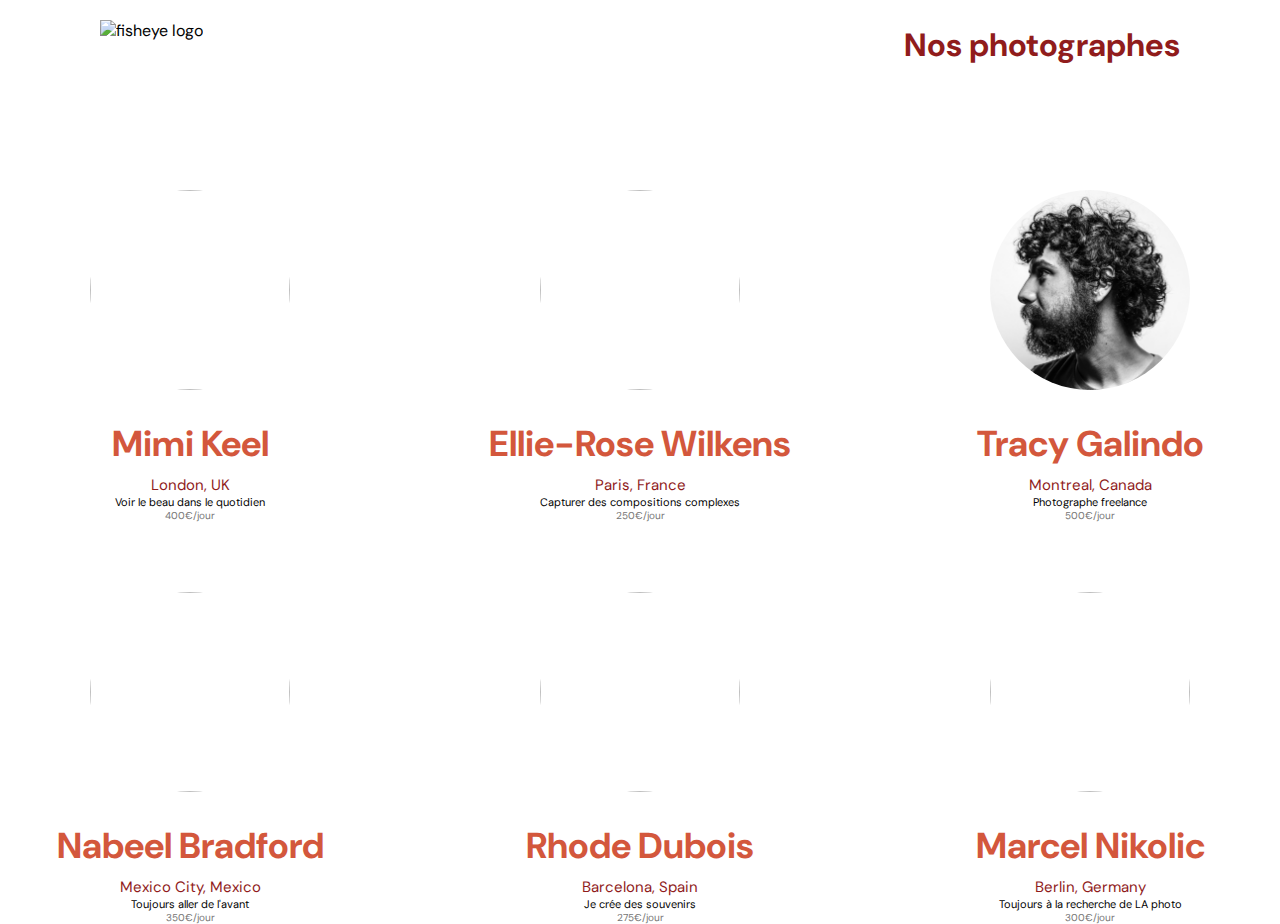
==== index.html @ f6f5ef14 "premier gros push" ====
<!DOCTYPE html>
<html lang="fr">

<head>
  <link href="css/style.css" rel="stylesheet" type="text/css" />
  <meta charset="utf-8">
  <link rel="icon" type="image/png" href="assets/favicon.png">
  <link href="https://fonts.googleapis.com/css?family=DM+Sans&display=swap" rel="stylesheet">
  <title>Fisheye</title>
</head>

<body>
  <header>
    <img src="assets/images/logo.png" class="logo" alt="fisheye logo" />
    <h1>Nos photographes</h1>
  </header>
  <main id="main">
    <section class="photographer_section"></section>
  </main>
  <script src="scripts/templates/photographer.js"></script>
  <script src="scripts/pages/index.js"></script>
</body>

</html>
---- css/style.css ----
@import url("photographer.css");

body {
    font-family: "DM Sans", sans-serif;
    margin: 0;
}


header {
    display: flex;
    flex-direction: row;
    justify-content: space-between;
    align-items: center;
    height: 90px;
}

a {
    text-decoration: none;
    justify-self: center;
    display: flex;
    justify-content: center;
    align-items: center;
    flex-direction: column;
}

h1 {
    color: #901C1C;
    margin-right: 100px;
}

.logo {
    height: 50px;
    margin-left: 100px;
}

/* Index */

.photographer_section {
    display: grid;
    grid-template-columns: 1fr 1fr 1fr;
    gap: 70px;
    margin-top: 100px;
}

.photographer_section article {
    justify-self: center;
    display: flex;
    justify-content: center;
    align-items: center;
    flex-direction: column;
}

.photographer_section article h2 {
    color: #D3573C;
    font-size: 36px;
    margin-bottom: 8px;
}

.portrait {
    height: 200px;
    width: 200px;
    object-fit: cover;
    border-radius: 60%;
}

.photographer_section .location {
    font-size: 15px;
    color: #901C1C;
}

.photographer_section .tagline {
    font-size: 11px;
}

.photographer_section .price {
    font-size: 10px;
    color: #757575;
}

/* Photographer page */

.photograph-header {
    display: flex;
    justify-content: center;
    align-items: center;
    gap: 15%;
}

.photograph-header h2 {
    font-size: 64px;
    color: #D3573C;
    margin: 0px;
}

.photograph-header .location {
    font-size: 24px;
    color: #901C1C;
}

.header_info {
    display: flex;
    flex-direction: column;
    gap: 10px;
}
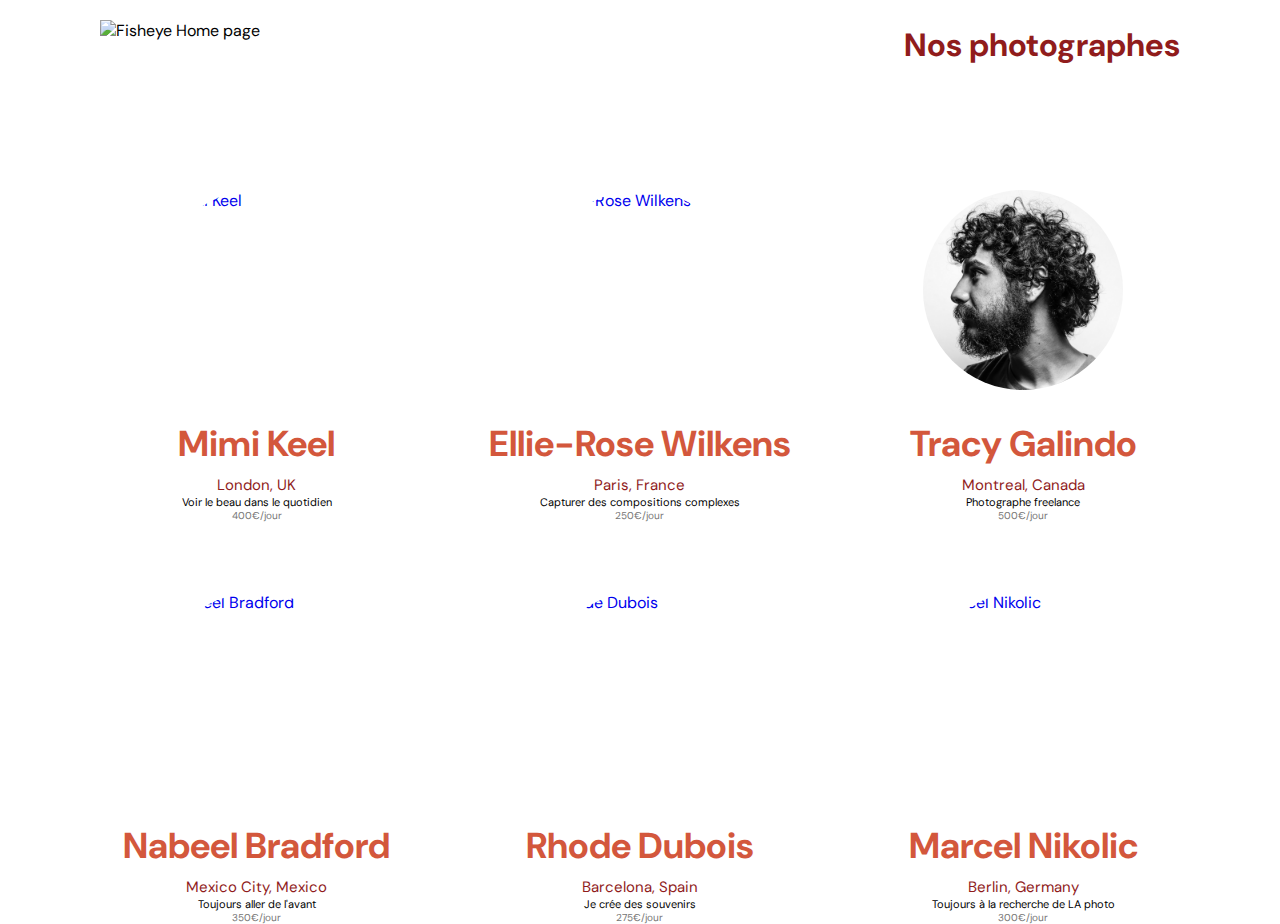
==== commit b0f9d4ae: "last major push" ====
--- a/index.html
+++ b/index.html
@@ -11,7 +11,7 @@
 
 <body>
   <header>
-    <img src="assets/images/logo.png" class="logo" alt="fisheye logo" />
+    <img src="assets/images/logo.png" class="logo" alt="Fisheye Home page" />
     <h1>Nos photographes</h1>
   </header>
   <main id="main">
--- a/css/style.css
+++ b/css/style.css
@@ -75,30 +75,4 @@
 .photographer_section .price {
     font-size: 10px;
     color: #757575;
-}
-
-/* Photographer page */
-
-.photograph-header {
-    display: flex;
-    justify-content: center;
-    align-items: center;
-    gap: 15%;
-}
-
-.photograph-header h2 {
-    font-size: 64px;
-    color: #D3573C;
-    margin: 0px;
-}
-
-.photograph-header .location {
-    font-size: 24px;
-    color: #901C1C;
-}
-
-.header_info {
-    display: flex;
-    flex-direction: column;
-    gap: 10px;
 }